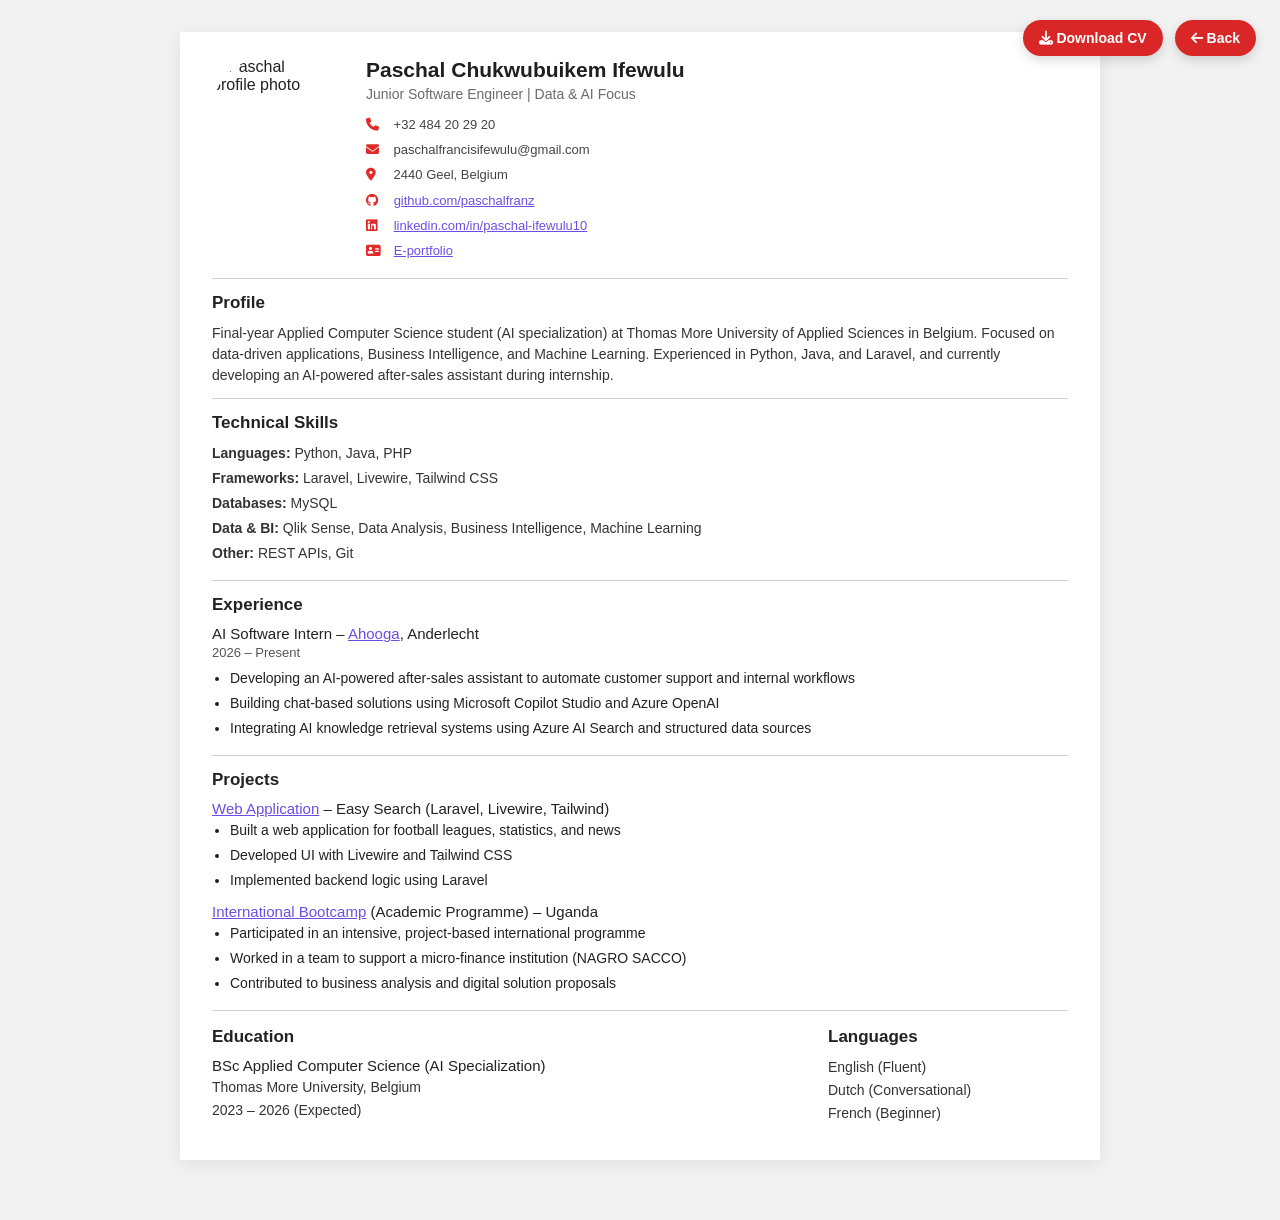
==== cv.html @ 7d4a0610 "change" ====
<!DOCTYPE html>
<html lang="en">
<head>
    <meta charset="UTF-8" />
    <meta name="viewport" content="width=device-width, initial-scale=1.0" />
    <title>Paschal Chukwubuikem Ifewulu - CV</title>
    <link rel="stylesheet" href="cv.css" />
    <link rel="stylesheet" href="https://cdnjs.cloudflare.com/ajax/libs/font-awesome/6.4.2/css/all.min.css">
</head>
<body>
<div class="cv-page">

    <div class="cv-buttons">
        <a href="paschal_ifewulu_cv_2026.pdf" download class="btn">
            <i class="fa-solid fa-download"></i> Download CV
        </a>
        <a href="index.html" class="btn">
            <i class="fa-solid fa-arrow-left"></i> Back
        </a>
    </div>

    <div class="cv-container">
        <header class="cv-header">
            <div class="header-left">
                <img src="images/cv_image.jpg" alt="Paschal profile photo" class="profile-img" />
            </div>

            <div class="header-right">
                <h1>Paschal Chukwubuikem Ifewulu</h1>
                <p class="subtitle">Junior Software Engineer | Data &amp; AI Focus</p>

                <div class="contact-grid">
                    <p><i class="fa-solid fa-phone" aria-hidden="true"></i> +32 484 20 29 20</p>
                    <p><i class="fa-solid fa-envelope" aria-hidden="true"></i> paschalfrancisifewulu@gmail.com</p>
                    <p><i class="fa-solid fa-location-dot" aria-hidden="true"></i> 2440 Geel, Belgium</p>
                    <p><i class="fa-brands fa-github" aria-hidden="true"></i> <a href="https://github.com/paschalfranz" target="_blank">github.com/paschalfranz</a></p>
                    <p><i class="fa-brands fa-linkedin" aria-hidden="true"></i> <a href="https://www.linkedin.com/in/paschal-ifewulu10/" target="_blank">linkedin.com/in/paschal-ifewulu10</a></p>
                    <p><i class="fa-solid fa-address-card" aria-hidden="true"></i> <a href="https://www.paschalifewulu.be" target="_blank">E-portfolio</a></p>
                </div>
            </div>
        </header>

        <section class="cv-section">
            <h2>Profile</h2>
            <p>
                Final-year Applied Computer Science student (AI specialization) at Thomas More University of Applied
                Sciences in Belgium. Focused on data-driven applications, Business Intelligence, and Machine Learning.
                Experienced in Python, Java, and Laravel, and currently developing an AI-powered after-sales assistant
                during internship.
            </p>
        </section>

        <section class="cv-section">
            <h2>Technical Skills</h2>
            <div class="skill-lines">
                <p><strong>Languages:</strong> Python, Java, PHP</p>
                <p><strong>Frameworks:</strong> Laravel, Livewire, Tailwind CSS</p>
                <p><strong>Databases:</strong> MySQL</p>
                <p><strong>Data &amp; BI:</strong> Qlik Sense, Data Analysis, Business Intelligence, Machine Learning</p>
                <p><strong>Other:</strong> REST APIs, Git</p>
            </div>
        </section>

        <section class="cv-section">
            <h2>Experience</h2>

            <div class="entry">
                <div class="entry-title">AI Software Intern – <a href="https://ahooga.bike/" target="_blank">Ahooga</a>, Anderlecht</div>
                <div class="entry-date">2026 – Present</div>
                <ul>
                    <li>Developing an AI-powered after-sales assistant to automate customer support and internal workflows</li>
                    <li>Building chat-based solutions using Microsoft Copilot Studio and Azure OpenAI</li>
                    <li>Integrating AI knowledge retrieval systems using Azure AI Search and structured data sources</li>
                </ul>
            </div>
        </section>

        <section class="cv-section">
            <h2>Projects</h2>

            <div class="entry">
                <div class="entry-title"><a href="https://vinylshop.paschalifewulu.be" target="_blank">Web Application</a> – Easy Search (Laravel, Livewire, Tailwind)</div>
                <ul>
                    <li>Built a web application for football leagues, statistics, and news</li>
                    <li>Developed UI with Livewire and Tailwind CSS</li>
                    <li>Implemented backend logic using Laravel</li>
                </ul>
            </div>

            <div class="entry">
                <div class="entry-title"><a href="https://www.linkedin.com/company/ondernemers-voor-ondernemers-vzw/" target="_blank">International Bootcamp</a> (Academic Programme) – Uganda</div>
                <ul>
                    <li>Participated in an intensive, project-based international programme</li>
                    <li>Worked in a team to support a micro-finance institution (NAGRO SACCO)</li>
                    <li>Contributed to business analysis and digital solution proposals</li>
                </ul>
            </div>
        </section>

        <div class="bottom-grid">
            <section class="cv-section no-border">
                <h2>Education</h2>
                <div class="entry compact">
                    <div class="entry-title">BSc Applied Computer Science (AI Specialization)</div>
                    <p>Thomas More University, Belgium</p>
                    <p>2023 – 2026 (Expected)</p>
                </div>
            </section>

            <section class="cv-section no-border">
                <h2>Languages</h2>
                <div class="entry compact">
                    <p>English (Fluent)</p>
                    <p>Dutch (Conversational)</p>
                    <p>French (Beginner)</p>
                </div>
            </section>
        </div>
    </div>
</div>
</body>
</html>
---- cv.css ----
* {
    box-sizing: border-box;
}

body {
    margin: 0;
    font-family: Arial, Helvetica, sans-serif;
    background: #f2f2f2;
    color: #222;
}

.cv-page {
    min-height: 100vh;
    padding: 32px 20px 60px;
}

.cv-buttons {
    position: fixed;
    top: 20px;
    right: 24px;
    display: flex;
    gap: 12px;
    z-index: 1000;
}

.cv-buttons .btn {
    background: #d92626;
    color: #fff;
    text-decoration: none;
    padding: 10px 16px;
    border-radius: 999px;
    font-size: 14px;
    font-weight: 700;
    box-shadow: 0 4px 12px rgba(0, 0, 0, 0.15);
    transition: background 0.2s ease;
}

.cv-buttons .btn:hover {
    background: #b61d1d;
}

.cv-container {
    max-width: 920px;
    margin: 0 auto;
    background: white;
    padding: 26px 32px 34px;
    box-shadow: 0 4px 18px rgba(0, 0, 0, 0.08);
}

.cv-header {
    display: grid;
    grid-template-columns: 130px 1fr;
    gap: 24px;
    align-items: start;
    padding-bottom: 18px;
    border-bottom: 1px solid #cfcfcf;
}

.profile-img {
    width: 108px;
    height: 108px;
    object-fit: cover;
    border-radius: 50%;
    display: block;
}

.header-right h1 {
    margin: 0 0 4px;
    font-size: 21px;
    font-weight: 700;
    color: #1f1f1f;
}

.subtitle {
    margin: 0 0 14px;
    font-size: 14px;
    color: #6b6b6b;
}

.contact-grid {
    display: grid;
    gap: 7px;
    font-size: 13px;
    color: #444;
}

.contact-grid p {
    margin: 0;
    line-height: 1.4;
    word-break: break-word;
}

.contact-grid i {
    width: 16px;
    margin-right: 8px;
    color: #e12a2a;
}

.contact-grid a {
    color: #6a4fe5;
    text-decoration: underline;
}

.cv-section {
    padding: 14px 0 12px;
    border-bottom: 1px solid #cfcfcf;
}

.cv-section.no-border {
    border-bottom: none;
    padding-bottom: 0;
}

.cv-section h2 {
    margin: 0 0 10px;
    font-size: 17px;
    font-weight: 700;
    color: #222;
}

.cv-section p {
    margin: 0;
    font-size: 14px;
    line-height: 1.5;
    color: #333;
}

.skill-lines p {
    margin: 0 0 4px;
}

.entry {
    margin-bottom: 12px;
}

.entry:last-child {
    margin-bottom: 0;
}

.entry-title {
    font-size: 15px;
    font-weight: 400;
    color: #222;
    margin-bottom: 3px;
}

.entry-title a {
    color: #6a4fe5;
    text-decoration: underline;
}

.entry-date {
    font-size: 13px;
    color: #555;
    margin-bottom: 8px;
}

.entry ul {
    margin: 0;
    padding-left: 18px;
}

.entry li {
    margin-bottom: 4px;
    font-size: 14px;
    line-height: 1.5;
}

.compact p {
    margin: 0 0 2px;
}

.bottom-grid {
    display: grid;
    grid-template-columns: 1fr 240px;
    gap: 28px;
    padding-top: 2px;
}

@media (max-width: 900px) {
    .cv-buttons {
        position: static;
        justify-content: center;
        margin-bottom: 18px;
        flex-wrap: wrap;
    }

    .cv-container {
        padding: 22px 20px 28px;
    }

    .bottom-grid {
        grid-template-columns: 1fr;
        gap: 8px;
    }
}

@media (max-width: 640px) {
    .cv-page {
        padding: 16px 10px 30px;
    }

    .cv-header {
        grid-template-columns: 1fr;
        gap: 16px;
    }

    .profile-img {
        width: 96px;
        height: 96px;
    }

    .header-right h1 {
        font-size: 18px;
    }

    .cv-section h2 {
        font-size: 16px;
    }

    .cv-section p,
    .entry li,
    .entry-title {
        font-size: 13px;
    }
}
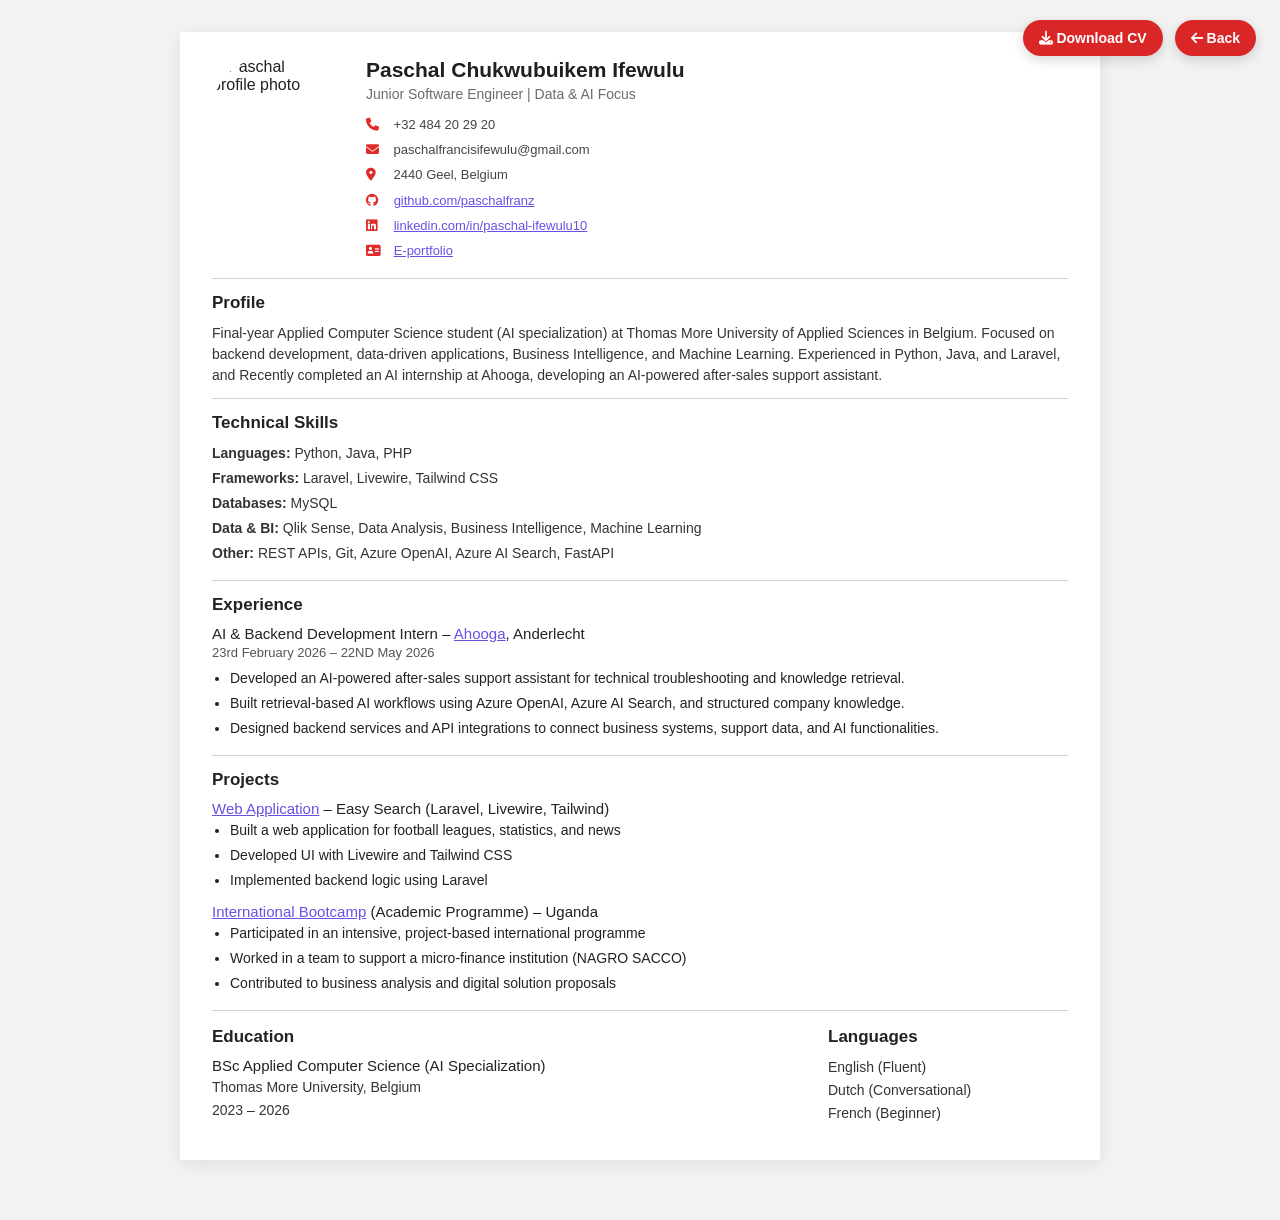
==== commit 2ac4dec9: "chnage" ====
--- a/cv.html
+++ b/cv.html
@@ -44,9 +44,8 @@
             <h2>Profile</h2>
             <p>
                 Final-year Applied Computer Science student (AI specialization) at Thomas More University of Applied
-                Sciences in Belgium. Focused on data-driven applications, Business Intelligence, and Machine Learning.
-                Experienced in Python, Java, and Laravel, and currently developing an AI-powered after-sales assistant
-                during internship.
+                Sciences in Belgium. Focused on backend development, data-driven applications, Business Intelligence, and Machine Learning.
+                Experienced in Python, Java, and Laravel, and Recently completed an AI internship at Ahooga, developing an AI-powered after-sales support assistant.
             </p>
         </section>
 
@@ -57,7 +56,7 @@
                 <p><strong>Frameworks:</strong> Laravel, Livewire, Tailwind CSS</p>
                 <p><strong>Databases:</strong> MySQL</p>
                 <p><strong>Data &amp; BI:</strong> Qlik Sense, Data Analysis, Business Intelligence, Machine Learning</p>
-                <p><strong>Other:</strong> REST APIs, Git</p>
+                <p><strong>Other:</strong> REST APIs, Git, Azure OpenAI, Azure AI Search, FastAPI</p>
             </div>
         </section>
 
@@ -65,12 +64,12 @@
             <h2>Experience</h2>
 
             <div class="entry">
-                <div class="entry-title">AI Software Intern – <a href="https://ahooga.bike/" target="_blank">Ahooga</a>, Anderlecht</div>
-                <div class="entry-date">2026 – Present</div>
+                <div class="entry-title">AI & Backend Development Intern – <a href="https://ahooga.bike/" target="_blank">Ahooga</a>, Anderlecht</div>
+                <div class="entry-date">23rd February 2026 – 22ND May 2026 </div>
                 <ul>
-                    <li>Developing an AI-powered after-sales assistant to automate customer support and internal workflows</li>
-                    <li>Building chat-based solutions using Microsoft Copilot Studio and Azure OpenAI</li>
-                    <li>Integrating AI knowledge retrieval systems using Azure AI Search and structured data sources</li>
+                    <li>Developed an AI-powered after-sales support assistant for technical troubleshooting and knowledge retrieval.</li>
+                    <li>Built retrieval-based AI workflows using Azure OpenAI, Azure AI Search, and structured company knowledge.</li>
+                    <li>Designed backend services and API integrations to connect business systems, support data, and AI functionalities.</li>
                 </ul>
             </div>
         </section>
@@ -103,7 +102,7 @@
                 <div class="entry compact">
                     <div class="entry-title">BSc Applied Computer Science (AI Specialization)</div>
                     <p>Thomas More University, Belgium</p>
-                    <p>2023 – 2026 (Expected)</p>
+                    <p>2023 – 2026</p>
                 </div>
             </section>
 
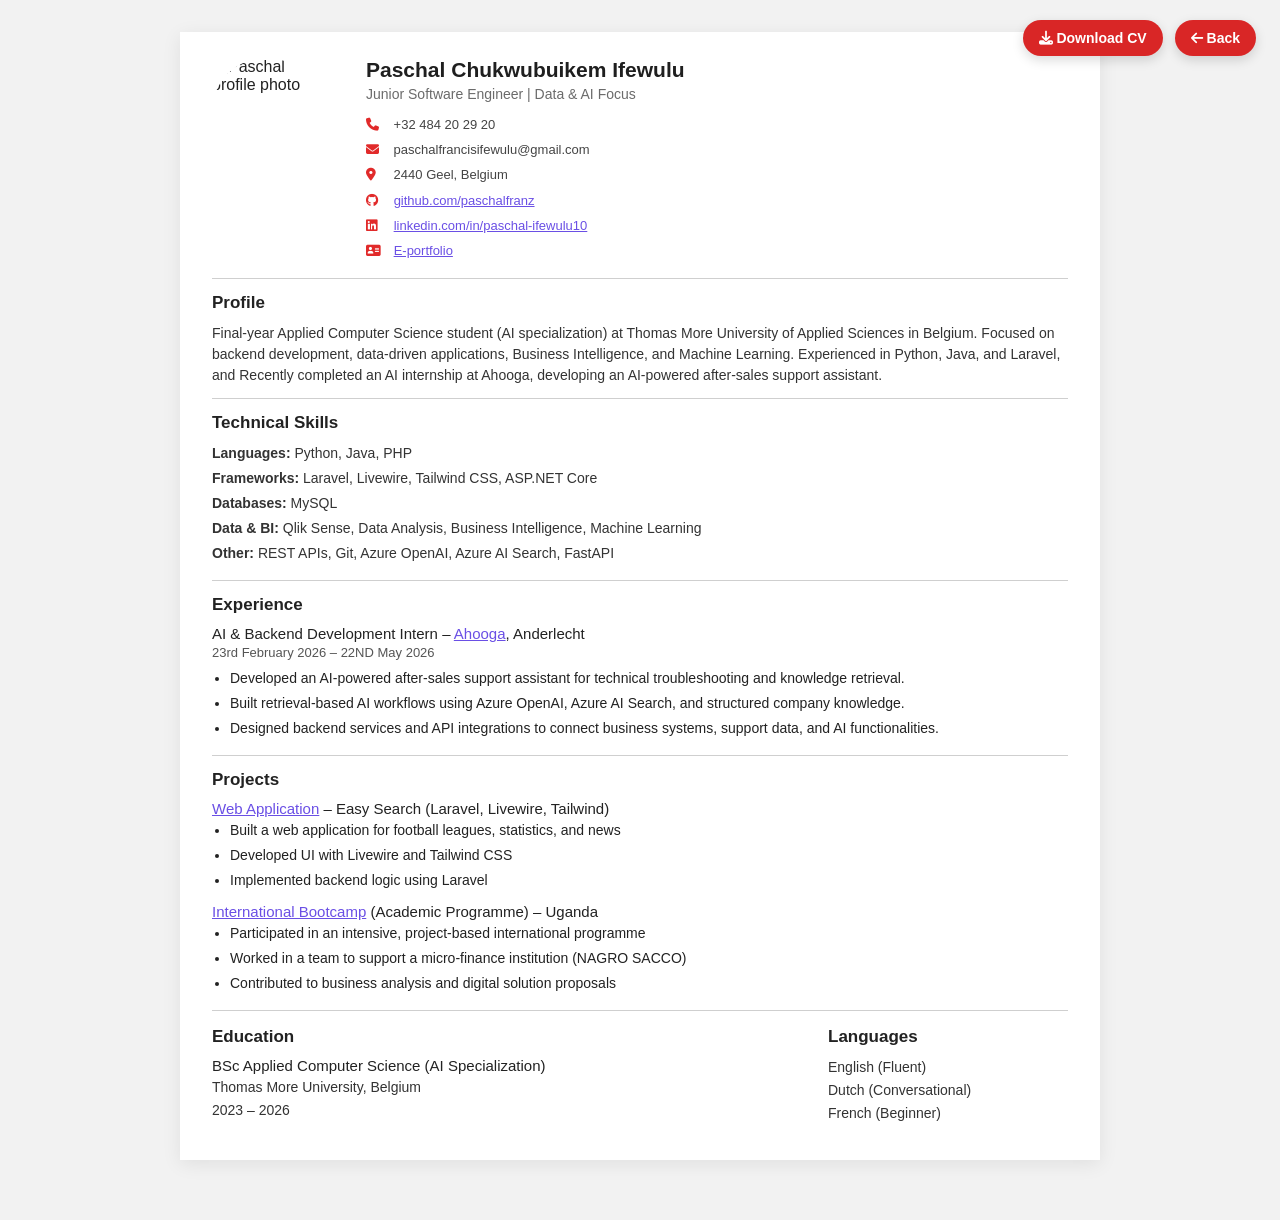
==== commit 0e7958e4: "chnage" ====
--- a/cv.html
+++ b/cv.html
@@ -53,7 +53,7 @@
             <h2>Technical Skills</h2>
             <div class="skill-lines">
                 <p><strong>Languages:</strong> Python, Java, PHP</p>
-                <p><strong>Frameworks:</strong> Laravel, Livewire, Tailwind CSS</p>
+                <p><strong>Frameworks:</strong> Laravel, Livewire, Tailwind CSS, ASP.NET Core</p>
                 <p><strong>Databases:</strong> MySQL</p>
                 <p><strong>Data &amp; BI:</strong> Qlik Sense, Data Analysis, Business Intelligence, Machine Learning</p>
                 <p><strong>Other:</strong> REST APIs, Git, Azure OpenAI, Azure AI Search, FastAPI</p>
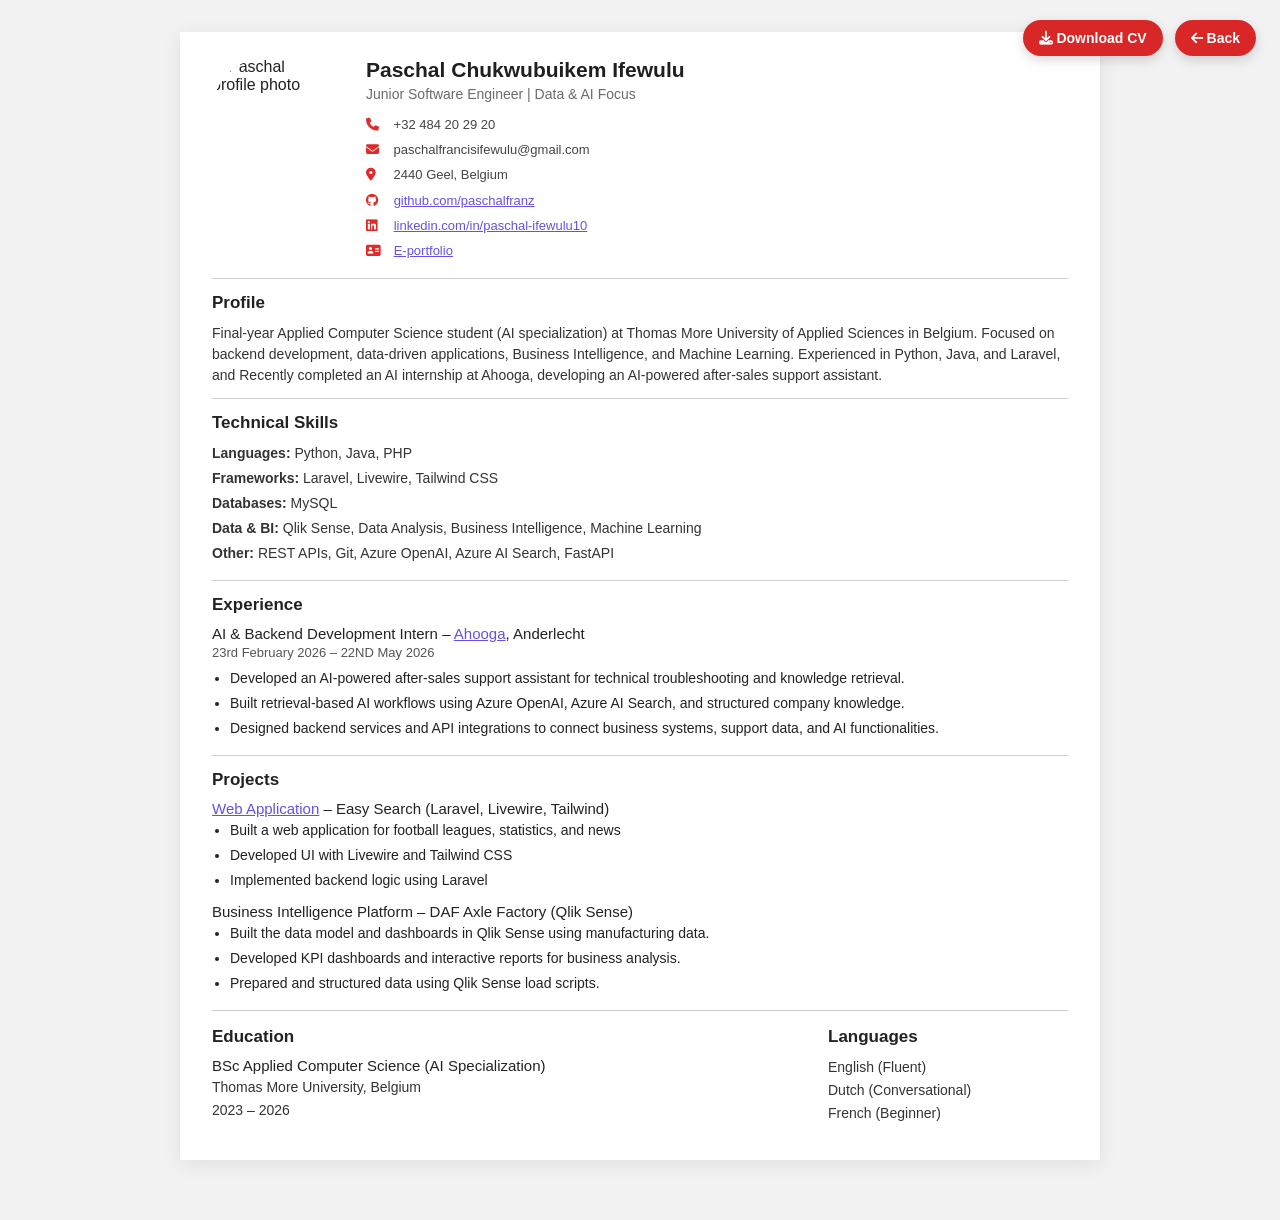
==== commit b12ceb7e: "chnage" ====
--- a/cv.html
+++ b/cv.html
@@ -53,7 +53,7 @@
             <h2>Technical Skills</h2>
             <div class="skill-lines">
                 <p><strong>Languages:</strong> Python, Java, PHP</p>
-                <p><strong>Frameworks:</strong> Laravel, Livewire, Tailwind CSS, ASP.NET Core</p>
+                <p><strong>Frameworks:</strong> Laravel, Livewire, Tailwind CSS</p>
                 <p><strong>Databases:</strong> MySQL</p>
                 <p><strong>Data &amp; BI:</strong> Qlik Sense, Data Analysis, Business Intelligence, Machine Learning</p>
                 <p><strong>Other:</strong> REST APIs, Git, Azure OpenAI, Azure AI Search, FastAPI</p>
@@ -87,11 +87,12 @@
             </div>
 
             <div class="entry">
-                <div class="entry-title"><a href="https://www.linkedin.com/company/ondernemers-voor-ondernemers-vzw/" target="_blank">International Bootcamp</a> (Academic Programme) – Uganda</div>
+                <div class="entry-title">Business Intelligence Platform – DAF Axle Factory (Qlik Sense)
+                </div>
                 <ul>
-                    <li>Participated in an intensive, project-based international programme</li>
-                    <li>Worked in a team to support a micro-finance institution (NAGRO SACCO)</li>
-                    <li>Contributed to business analysis and digital solution proposals</li>
+                    <li>Built the data model and dashboards in Qlik Sense using manufacturing data.</li>
+                    <li>Developed KPI dashboards and interactive reports for business analysis.</li>
+                    <li>Prepared and structured data using Qlik Sense load scripts.</li>
                 </ul>
             </div>
         </section>
